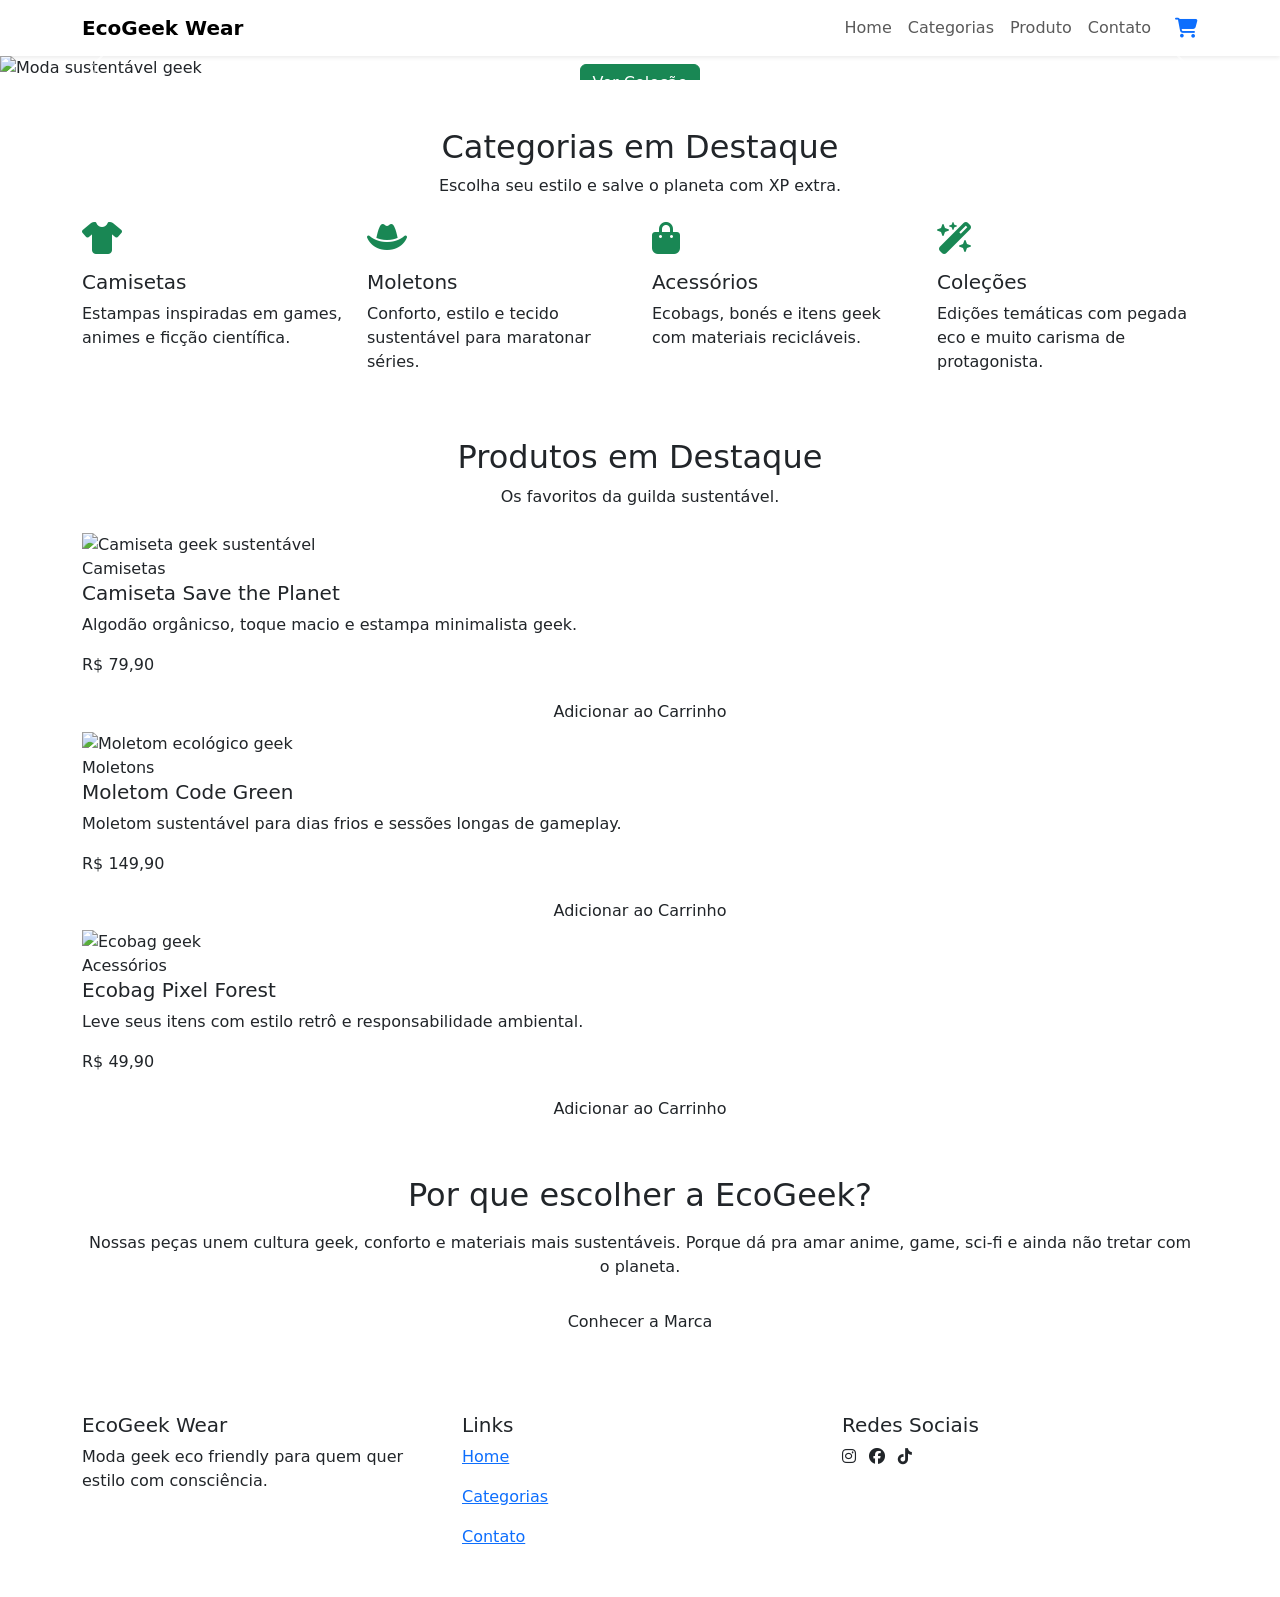
==== frontcp4/index.html @ 617c9a02 "Add files via upload" ====
<!DOCTYPE html>
<html lang="pt-BR">
<head>
  <meta charset="UTF-8">
  <meta name="viewport" content="width=device-width, initial-scale=1.0">
  <title>EcoGeek Wear | Moda Geek Sustentável</title>

  <link href="https://cdn.jsdelivr.net/npm/bootstrap@5.3.3/dist/css/bootstrap.min.css" rel="stylesheet">

  <link rel="preconnect" href="https://fonts.googleapis.com">
  <link rel="preconnect" href="https://fonts.gstatic.com" crossorigin>
  <link href="https://fonts.googleapis.com/css2?family=Poppins:wght@300;400;600;700;800&display=swap" rel="stylesheet">

  <link rel="stylesheet" href="https://cdnjs.cloudflare.com/ajax/libs/font-awesome/6.5.1/css/all.min.css">

  <link rel="stylesheet" href="/css/style.css">
  <link rel="stylesheet" href="/css/global.css">
</head>
<body>

  <nav class="navbar navbar-expand-lg shadow-sm">
    <div class="container">
      <a class="navbar-brand fw-bold" href="index.html">
        Eco<span>Geek</span> Wear
      </a>

      <button class="navbar-toggler bg-light" type="button" data-bs-toggle="collapse" data-bs-target="#menuNavbar">
        <span class="navbar-toggler-icon"></span>
      </button>

      <div class="collapse navbar-collapse" id="menuNavbar">
        <ul class="navbar-nav ms-auto me-3">
          <li class="nav-item"><a class="nav-link" href="index.html">Home</a></li>
          <li class="nav-item"><a class="nav-link" href="/pages/categorias.html">Categorias</a></li>
          <li class="nav-item"><a class="nav-link" href="/pages/produto.html">Produto</a></li>
          <li class="nav-item"><a class="nav-link" href="/pages/contato.html">Contato</a></li>
        </ul>
        <a href="#" class="cart-icon fs-5 text-decoration-none">
          <i class="fa-solid fa-cart-shopping"></i>
        </a>
      </div>
    </div>
  </nav>

  <div id="carouselEcoGeek" class="carousel slide" data-bs-ride="carousel">
    <div class="carousel-inner">
      <div class="carousel-item active">
        <img src="https://images.unsplash.com/photo-1521572267360-ee0c2909d518?auto=format&fit=crop&w=1400&q=80" class="d-block w-100" alt="Moda sustentável geek">
        <div class="carousel-caption d-flex flex-column justify-content-center h-100">
          <div class="hero-text">
            <h2 class="fw-bold">Moda Geek com Consciência Ambiental</h2>
            <p>Camisetas, moletons e acessórios inspirados na cultura pop e feitos com responsabilidade.</p>
            <a href="categorias.html" class="btn btn-success">Ver Coleção</a>
          </div>
        </div>
      </div>

      <div class="carousel-item">
        <img src="https://images.unsplash.com/photo-1503342217505-b0a15ec3261c?auto=format&fit=crop&w=1400&q=80" class="d-block w-100" alt="Camisetas geek ecológicas">
        <div class="carousel-caption d-flex flex-column justify-content-center h-100">
          <div class="hero-text">
            <h2 class="fw-bold">Estilo Nerd, Pegada Verde</h2>
            <p>Peças produzidas com algodão orgânico e estampas criativas para quem ama cultura geek.</p>
            <a href="categorias.html" class="btn btn-success">Comprar Agora</a>
          </div>
        </div>
      </div>

      <div class="carousel-item">
        <img src="https://images.unsplash.com/photo-1483985988355-763728e1935b?auto=format&fit=crop&w=1400&q=80" class="d-block w-100" alt="Roupas eco friendly">
        <div class="carousel-caption d-flex flex-column justify-content-center h-100">
          <div class="hero-text">
            <h2 class="fw-bold">Coleção Pixel Nature</h2>
            <p>Vista seu lado geek sem deixar o planeta no modo difícil.</p>
            <a href="categorias.html" class="btn btn-success">Explorar</a>
          </div>
        </div>
      </div>
    </div>

    <button class="carousel-control-prev" type="button" data-bs-target="#carouselEcoGeek" data-bs-slide="prev">
      <span class="carousel-control-prev-icon"></span>
    </button>

    <button class="carousel-control-next" type="button" data-bs-target="#carouselEcoGeek" data-bs-slide="next">
      <span class="carousel-control-next-icon"></span>
    </button>
  </div>

  <section class="container py-5">
    <div class="text-center mb-4">
      <h2 class="section-title">Categorias em Destaque</h2>
      <p>Escolha seu estilo e salve o planeta com XP extra.</p>
    </div>

    <div class="row g-4">
      <div class="col-md-3 col-sm-6">
        <div class="category-box">
          <i class="fa-solid fa-shirt fa-2x mb-3 text-success"></i>
          <h5>Camisetas</h5>
          <p>Estampas inspiradas em games, animes e ficção científica.</p>
        </div>
      </div>

      <div class="col-md-3 col-sm-6">
        <div class="category-box">
          <i class="fa-solid fa-hat-cowboy fa-2x mb-3 text-success"></i>
          <h5>Moletons</h5>
          <p>Conforto, estilo e tecido sustentável para maratonar séries.</p>
        </div>
      </div>

      <div class="col-md-3 col-sm-6">
        <div class="category-box">
          <i class="fa-solid fa-bag-shopping fa-2x mb-3 text-success"></i>
          <h5>Acessórios</h5>
          <p>Ecobags, bonés e itens geek com materiais recicláveis.</p>
        </div>
      </div>

      <div class="col-md-3 col-sm-6">
        <div class="category-box">
          <i class="fa-solid fa-wand-magic-sparkles fa-2x mb-3 text-success"></i>
          <h5>Coleções</h5>
          <p>Edições temáticas com pegada eco e muito carisma de protagonista.</p>
        </div>
      </div>
    </div>
  </section>

  <section class="container pb-5">
    <div class="text-center mb-4">
      <h2 class="section-title">Produtos em Destaque</h2>
      <p>Os favoritos da guilda sustentável.</p>
    </div>

    <div class="products-grid">
      <div class="product-card">
        <img src="/img/heroi.webp" alt="Camiseta geek sustentável">
        <div class="product-info">
          <span class="badge-eco">Camisetas</span>
          <h5 class="product-title">Camiseta Save the Planet</h5>
          <p class="product-text">Algodão orgânicso, toque macio e estampa minimalista geek.</p>
          <p class="price">R$ 79,90</p>
          <a href="#" class="btn btn-eco w-100">Adicionar ao Carrinho</a>
        </div>
      </div>

      <div class="product-card">
        <img src="/img/moletom.webp" alt="Moletom ecológico geek">
        <div class="product-info">
          <span class="badge-eco">Moletons</span>
          <h5 class="product-title">Moletom Code Green</h5>
          <p class="product-text">Moletom sustentável para dias frios e sessões longas de gameplay.</p>
          <p class="price">R$ 149,90</p>
          <a href="#" class="btn btn-eco w-100">Adicionar ao Carrinho</a>
        </div>
      </div>

      <div class="product-card">
        <img src="/img/eco.png" alt="Ecobag geek">
        <div class="product-info">
          <span class="badge-eco">Acessórios</span>
          <h5 class="product-title">Ecobag Pixel Forest</h5>
          <p class="product-text">Leve seus itens com estilo retrô e responsabilidade ambiental.</p>
          <p class="price">R$ 49,90</p>
          <a href="#" class="btn btn-eco w-100">Adicionar ao Carrinho</a>
        </div>
      </div>
    </div>
  </section>

  <section class="container pb-5">
    <div class="highlight text-center">
      <h2 class="section-title">Por que escolher a EcoGeek?</h2>
      <p class="mt-3 mb-4">
        Nossas peças unem cultura geek, conforto e materiais mais sustentáveis.
        Porque dá pra amar anime, game, sci-fi e ainda não tretar com o planeta.
      </p>
      <a href="#" class="btn btn-eco px-4">Conhecer a Marca</a>
    </div>
  </section>

  <footer class="pt-4 pb-3">
    <div class="container">
      <div class="row text-center text-md-start">
        <div class="col-md-4 mb-3">
          <h5>EcoGeek Wear</h5>
          <p>Moda geek eco friendly para quem quer estilo com consciência.</p>
        </div>

        <div class="col-md-4 mb-3">
          <h5>Links</h5>
          <p><a href="index.html">Home</a></p>
          <p><a href="categorias.html">Categorias</a></p>
          <p><a href="#">Contato</a></p>
        </div>

        <div class="col-md-4 mb-3">
          <h5>Redes Sociais</h5>
          <p>
            <i class="fa-brands fa-instagram me-2"></i>
            <i class="fa-brands fa-facebook me-2"></i>
            <i class="fa-brands fa-tiktok"></i>
          </p>
        </div>
      </div>


    </div>
  </footer>

  <script src="https://cdn.jsdelivr.net/npm/bootstrap@5.3.3/dist/js/bootstrap.bundle.min.js"></script>
</body>
</html>
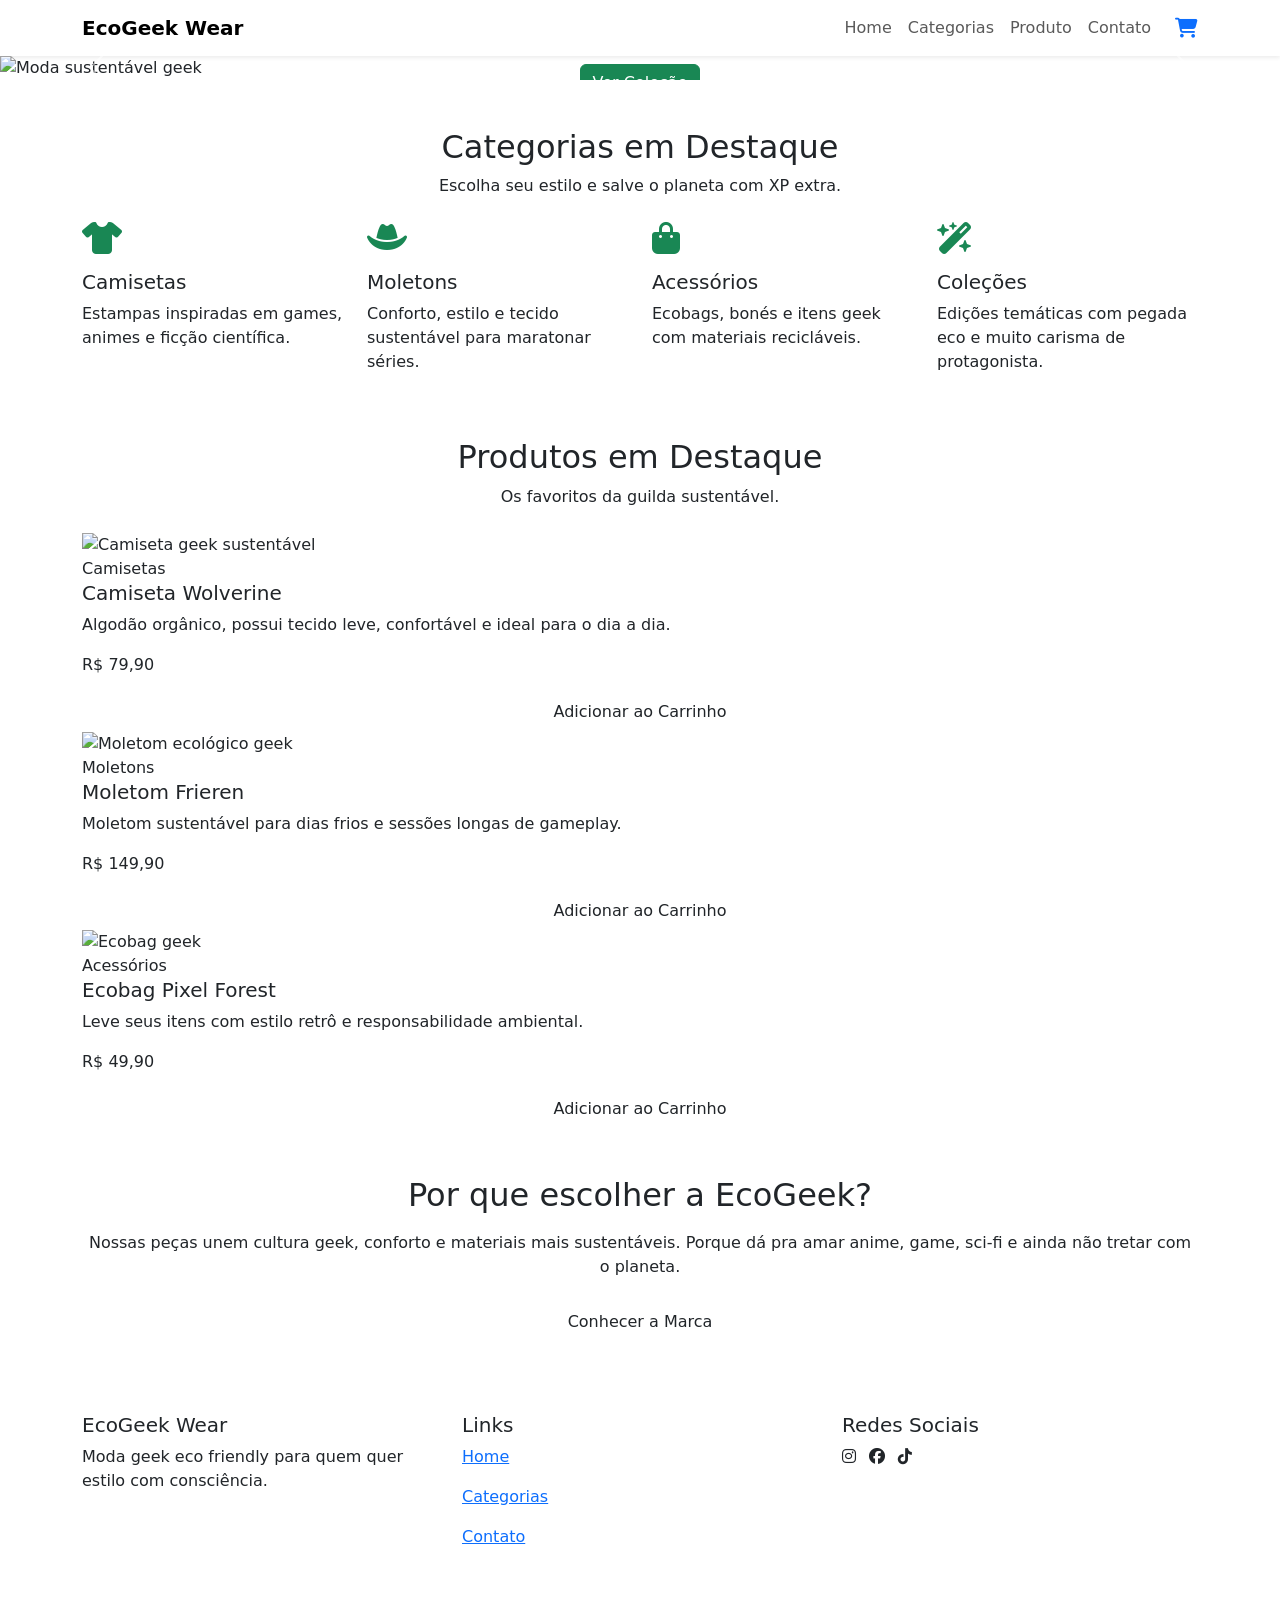
==== commit 56f7c2d0: "Comit Benchima" ====
--- a/frontcp4/index.html
+++ b/frontcp4/index.html
@@ -139,8 +139,8 @@
         <img src="/img/heroi.webp" alt="Camiseta geek sustentável">
         <div class="product-info">
           <span class="badge-eco">Camisetas</span>
-          <h5 class="product-title">Camiseta Save the Planet</h5>
-          <p class="product-text">Algodão orgânicso, toque macio e estampa minimalista geek.</p>
+          <h5 class="product-title">Camiseta Wolverine</h5>
+          <p class="product-text">Algodão orgânico, possui tecido leve, confortável e ideal para o dia a dia.</p>
           <p class="price">R$ 79,90</p>
           <a href="#" class="btn btn-eco w-100">Adicionar ao Carrinho</a>
         </div>
@@ -150,7 +150,7 @@
         <img src="/img/moletom.webp" alt="Moletom ecológico geek">
         <div class="product-info">
           <span class="badge-eco">Moletons</span>
-          <h5 class="product-title">Moletom Code Green</h5>
+          <h5 class="product-title">Moletom Frieren</h5>
           <p class="product-text">Moletom sustentável para dias frios e sessões longas de gameplay.</p>
           <p class="price">R$ 149,90</p>
           <a href="#" class="btn btn-eco w-100">Adicionar ao Carrinho</a>
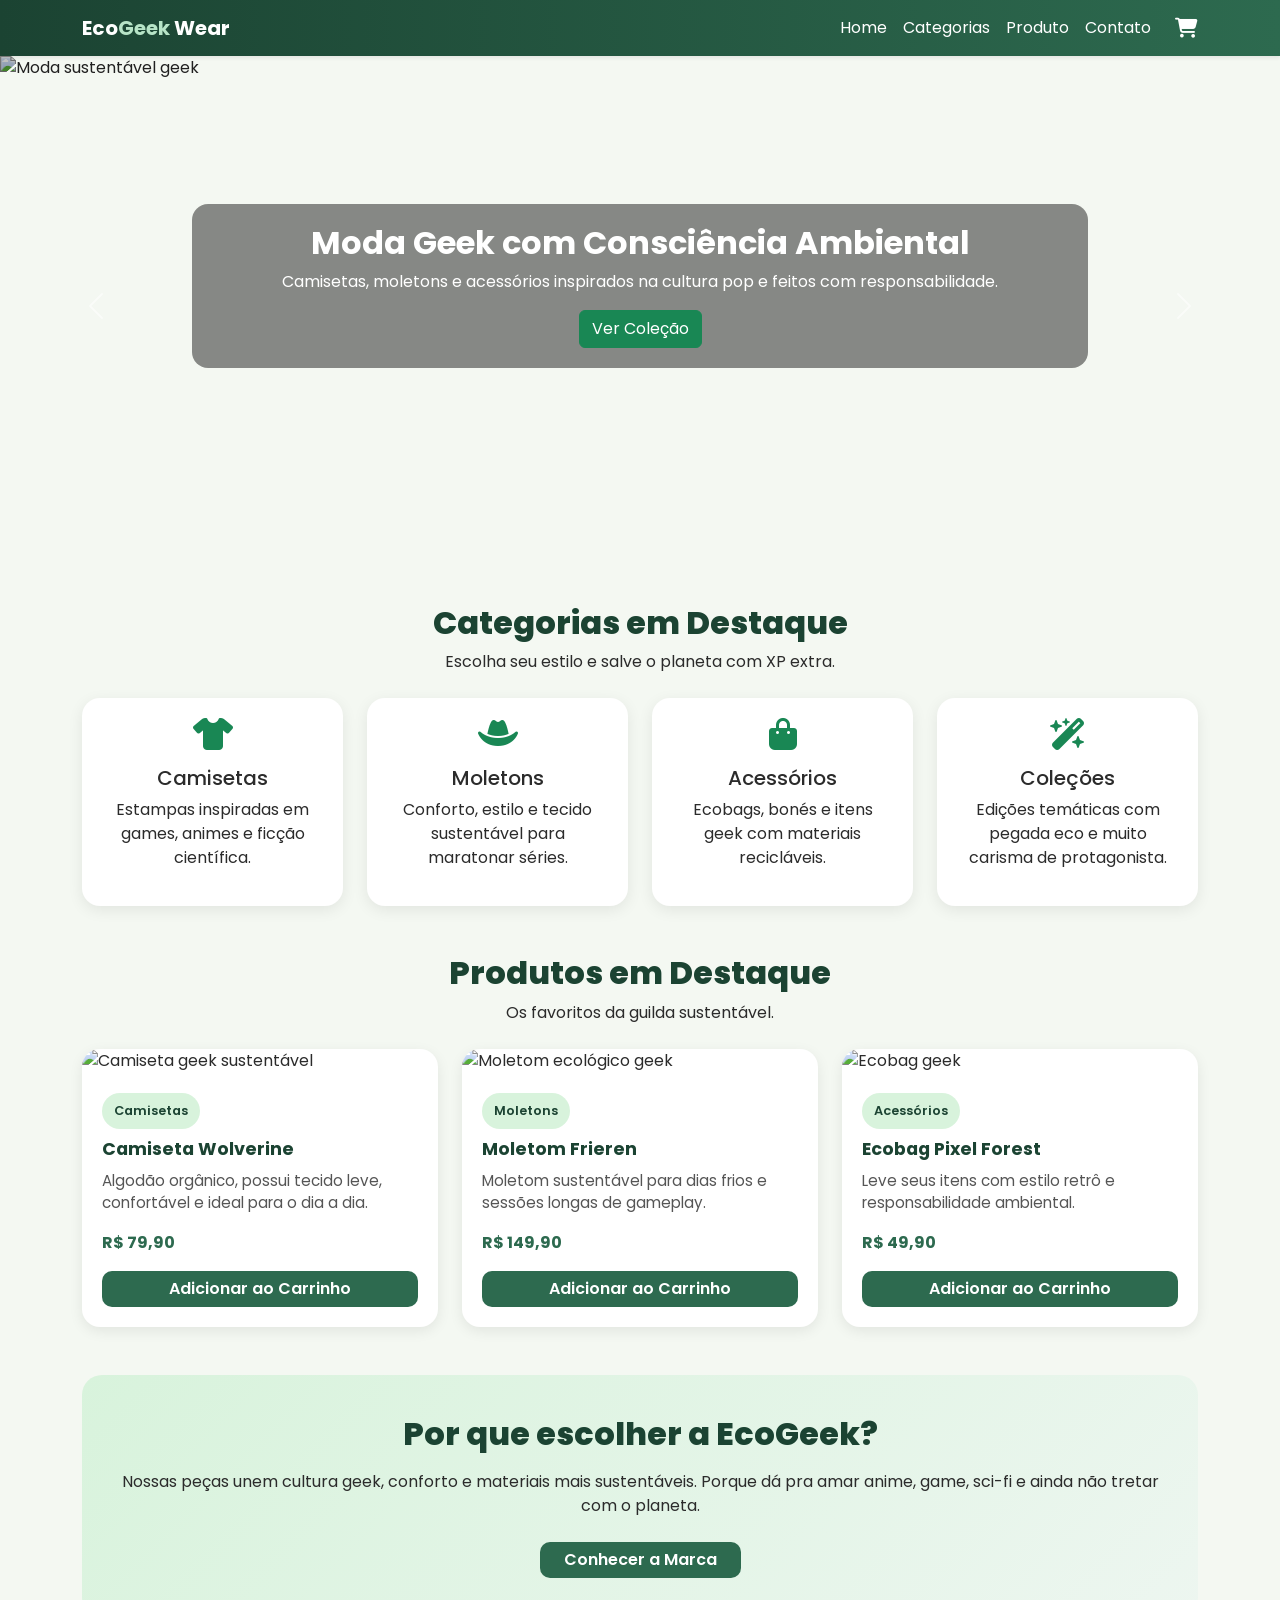
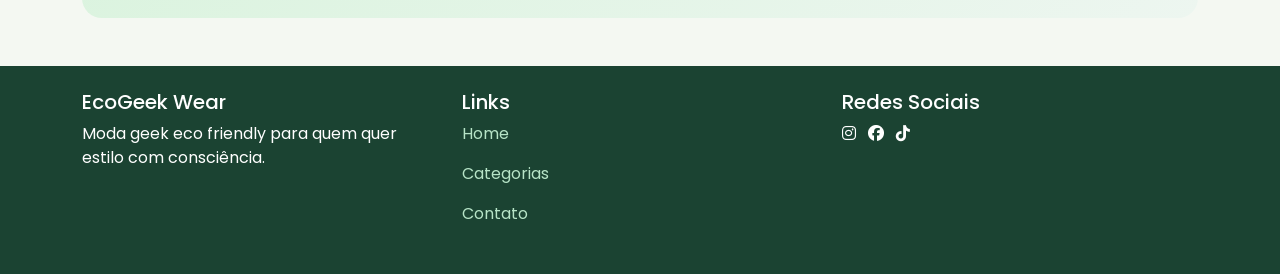
==== commit ccace758: "alterações finais" ====
--- a/frontcp4/index.html
+++ b/frontcp4/index.html
@@ -12,9 +12,8 @@
   <link href="https://fonts.googleapis.com/css2?family=Poppins:wght@300;400;600;700;800&display=swap" rel="stylesheet">
 
   <link rel="stylesheet" href="https://cdnjs.cloudflare.com/ajax/libs/font-awesome/6.5.1/css/all.min.css">
-
-  <link rel="stylesheet" href="/css/style.css">
-  <link rel="stylesheet" href="/css/global.css">
+  <link rel="stylesheet" href="/frontcp4/css/style.css">
+  <link rel="stylesheet" href="/frontcp4/css/global.css">
 </head>
 <body>
 
@@ -31,9 +30,9 @@
       <div class="collapse navbar-collapse" id="menuNavbar">
         <ul class="navbar-nav ms-auto me-3">
           <li class="nav-item"><a class="nav-link" href="index.html">Home</a></li>
-          <li class="nav-item"><a class="nav-link" href="/pages/categorias.html">Categorias</a></li>
-          <li class="nav-item"><a class="nav-link" href="/pages/produto.html">Produto</a></li>
-          <li class="nav-item"><a class="nav-link" href="/pages/contato.html">Contato</a></li>
+          <li class="nav-item"><a class="nav-link" href="./pages/categorias.html">Categorias</a></li>
+          <li class="nav-item"><a class="nav-link" href="./pages/produto.html">Produto</a></li>
+          <li class="nav-item"><a class="nav-link" href="./pages/contato.html">Contato</a></li>
         </ul>
         <a href="#" class="cart-icon fs-5 text-decoration-none">
           <i class="fa-solid fa-cart-shopping"></i>
--- a/frontcp4/css/style.css
+++ b/frontcp4/css/style.css
@@ -0,0 +1,46 @@
+
+.hero-text {
+  background: rgba(0, 0, 0, 0.45);
+  padding: 20px;
+  border-radius: 16px;
+  display: inline-block;
+}
+
+.carousel-item img {
+  height: 500px;
+  object-fit: cover;
+  filter: brightness(0.75);
+}
+
+.category-box {
+  background-color: white;
+  border-radius: 18px;
+  padding: 20px;
+  text-align: center;
+  box-shadow: 0 4px 15px rgba(0,0,0,0.08);
+  transition: 0.3s;
+  height: 100%;
+}
+
+.category-box:hover {
+  transform: translateY(-5px);
+}
+
+.highlight {
+  background: linear-gradient(135deg, #d8f3dc, #edf6f0);
+  border-radius: 20px;
+  padding: 40px 20px;
+}
+
+
+.page-banner {
+  background: linear-gradient(rgba(27, 67, 50, 0.80), rgba(45, 106, 79, 0.80));
+  color: white;
+  padding: 70px 0;
+  text-align: center;
+}
+
+.page-banner h1 {
+  font-weight: 800;
+  margin-bottom: 10px;
+}
--- a/frontcp4/css/global.css
+++ b/frontcp4/css/global.css
@@ -0,0 +1,200 @@
+body {
+  font-family: 'Poppins', sans-serif;
+  background-color: #f4f8f2;
+  color: #2b2b2b;
+  margin: 0;
+  padding: 0;
+}
+
+/*NAVBAR*/
+.navbar {
+  background: linear-gradient(90deg, #1b4332, #2d6a4f);
+}
+
+.navbar-brand,
+.nav-link,
+.cart-icon {
+  color: #fff !important;
+}
+
+.navbar-brand span {
+  color: #b7e4c7;
+}
+
+/*TEXTOS E TÍTULOS*/
+.section-title {
+  font-weight: 800;
+  color: #1b4332;
+}
+
+.price {
+  color: #2d6a4f;
+  font-weight: 700;
+}
+
+.product-text {
+  font-size: 0.95rem;
+  color: #555;
+}
+
+/*BOTÕES*/
+.btn-eco {
+  background-color: #2d6a4f;
+  color: white;
+  border: none;
+  border-radius: 10px;
+  font-weight: 600;
+}
+
+.btn-eco:hover {
+  background-color: #1b4332;
+  color: white;
+}
+
+.btn-outline-eco {
+  border: 1px solid #2d6a4f;
+  color: #2d6a4f;
+  border-radius: 10px;
+  font-weight: 600;
+}
+
+.btn-outline-eco:hover {
+  background-color: #2d6a4f;
+  color: white;
+}
+
+/*FOOTER*/
+footer {
+  background-color: #1b4332;
+  color: white;
+}
+
+footer a {
+  color: #b7e4c7;
+  text-decoration: none;
+}
+
+footer a:hover {
+  color: white;
+}
+
+/*PRODUTOS / GRID*/
+.products-grid {
+  display: grid;
+  grid-template-columns: repeat(3, 1fr);
+  gap: 24px;
+}
+
+.product-card {
+  background-color: white;
+  border-radius: 18px;
+  overflow: hidden;
+  box-shadow: 0 4px 14px rgba(0,0,0,0.08);
+  transition: 0.3s;
+  height: 100%;
+}
+
+.product-card:hover {
+  transform: translateY(-6px);
+}
+
+.product-card img {
+  width: 100%;
+  height: 260px;
+  object-fit: cover;
+}
+
+.product-info {
+  padding: 20px;
+}
+
+.product-title {
+  font-weight: 700;
+  color: #1b4332;
+  font-size: 1.1rem;
+  margin-bottom: 10px;
+}
+
+.badge-eco {
+  background-color: #d8f3dc;
+  color: #1b4332;
+  font-weight: 600;
+  border-radius: 999px;
+  padding: 8px 12px;
+  font-size: 0.8rem;
+  display: inline-block;
+  margin-bottom: 10px;
+}
+
+/*DETALHES DO PRODUTO*/
+.product-detail-box,
+.contact-info-box,
+.contact-form-box {
+  background-color: white;
+  border-radius: 18px;
+  box-shadow: 0 4px 14px rgba(0,0,0,0.08);
+}
+
+.product-detail-box {
+  padding: 30px;
+}
+
+.product-detail-grid {
+  display: grid;
+  grid-template-columns: 1fr 1fr;
+  gap: 32px;
+  align-items: center;
+}
+
+.product-detail-image img {
+  width: 100%;
+  border-radius: 18px;
+  object-fit: cover;
+}
+
+.detail-price {
+  font-size: 1.8rem;
+  margin: 15px 0;
+}
+
+.product-specs {
+  padding-left: 18px;
+  margin: 20px 0;
+  color: #444;
+}
+
+.product-specs li {
+  margin-bottom: 8px;
+}
+
+/*RESPONSIVIDADE*/
+@media (max-width: 992px) {
+  .products-grid {
+    grid-template-columns: repeat(2, 1fr);
+  }
+
+  .filters-box {
+    position: static;
+  }
+
+  .product-detail-grid,
+  .contact-grid {
+    grid-template-columns: 1fr;
+  }
+}
+
+@media (max-width: 768px) {
+  .carousel-item img {
+    height: 320px;
+  }
+
+  .hero-text h2 {
+    font-size: 1.5rem;
+  }
+}
+
+@media (max-width: 576px) {
+  .products-grid {
+    grid-template-columns: 1fr;
+  }
+}
